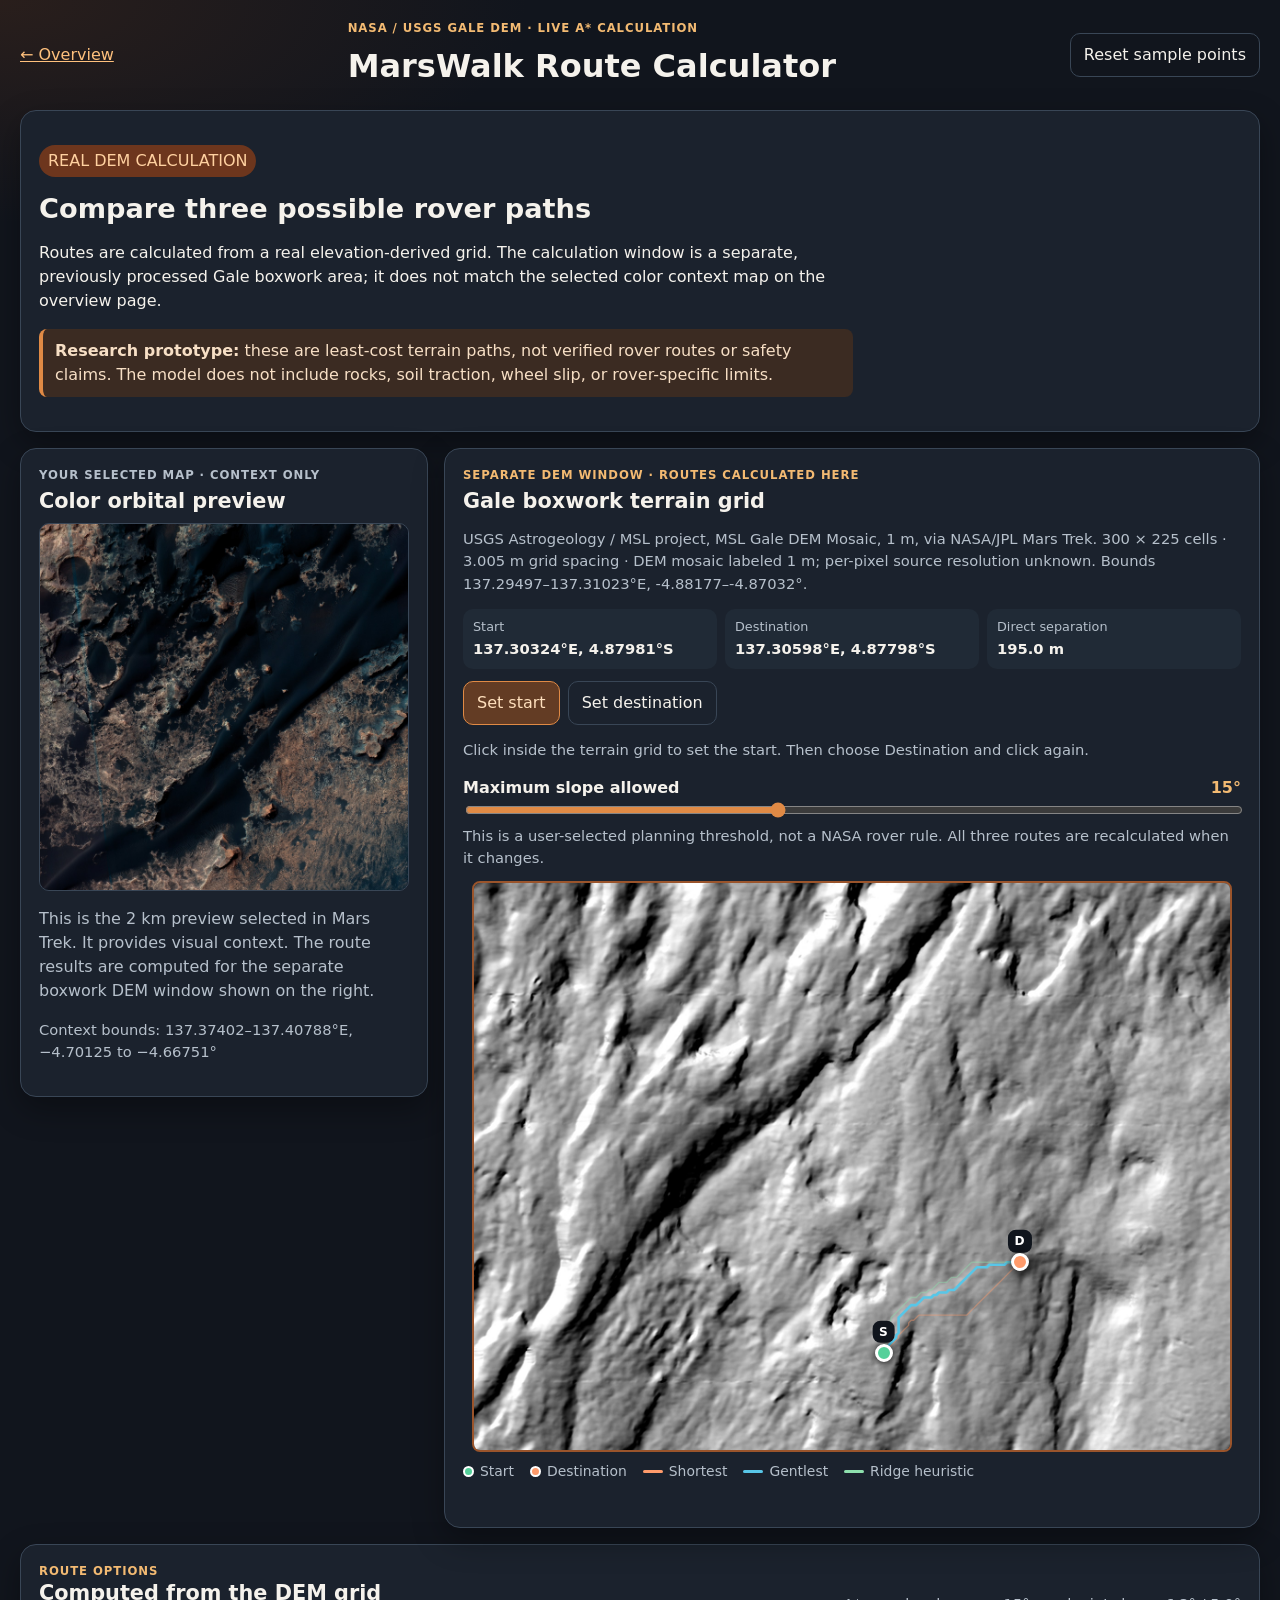
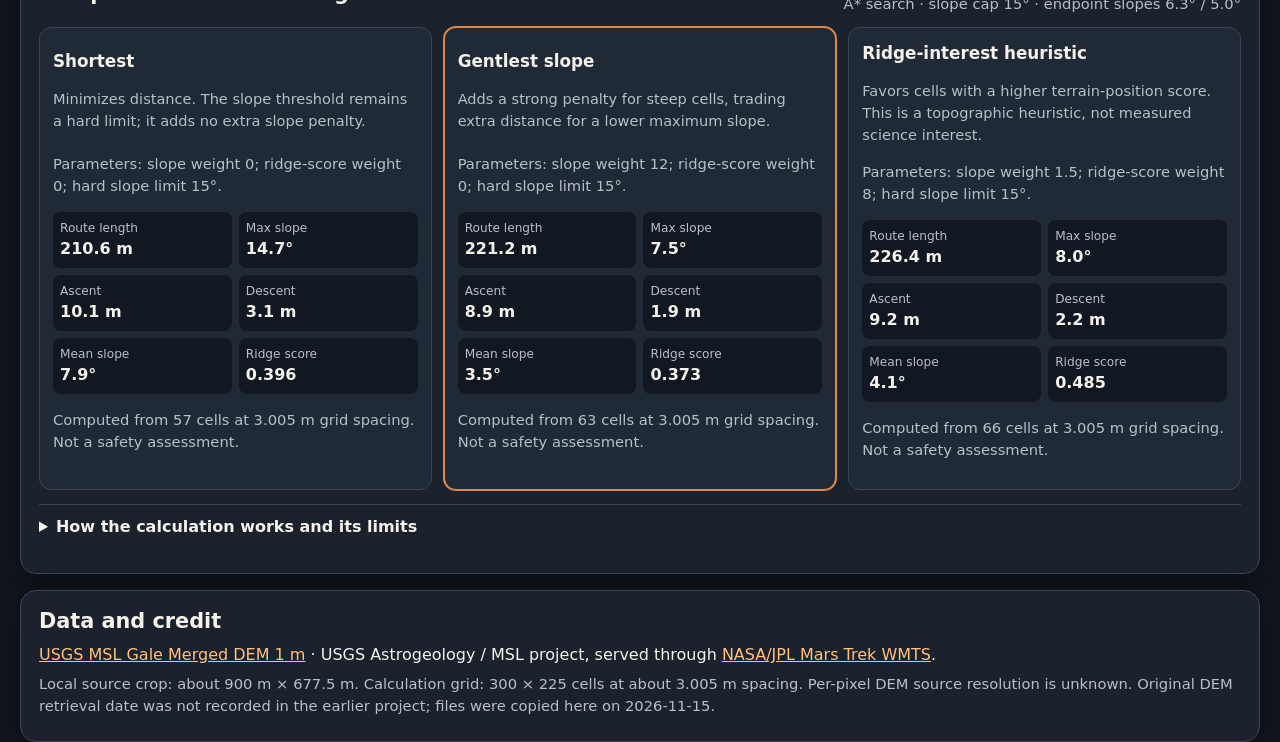
==== route-demo.html @ 1a9d21dd "Initial commit for nasa_space_2" ====
<!doctype html>
<html lang="en">
<head>
  <meta charset="utf-8">
  <meta name="viewport" content="width=device-width, initial-scale=1">
  <title>MarsWalk — NASA/USGS Route Calculation</title>
  <meta name="description" content="Compare actual least-cost routes computed from a USGS Gale DEM grid served through NASA/JPL Mars Trek.">
  <link rel="stylesheet" href="route-demo.css">
</head>
<body>
  <header class="topbar">
    <a class="back" href="index.html">← Overview</a>
    <div><p class="eyebrow">NASA / USGS Gale DEM · live A* calculation</p><h1>MarsWalk Route Calculator</h1></div>
    <button id="reset-points" class="button secondary" type="button">Reset sample points</button>
  </header>
  <main>
    <section class="intro panel">
      <p class="badge">REAL DEM CALCULATION</p>
      <h2>Compare three possible rover paths</h2>
      <p>Routes are calculated from a real elevation-derived grid. The calculation window is a separate, previously processed Gale boxwork area; it does not match the selected color context map on the overview page.</p>
      <p class="caution"><strong>Research prototype:</strong> these are least-cost terrain paths, not verified rover routes or safety claims. The model does not include rocks, soil traction, wheel slip, or rover-specific limits.</p>
    </section>

    <section class="two-column">
      <section class="panel context-panel" aria-labelledby="context-title">
        <p class="eyebrow">YOUR SELECTED MAP · CONTEXT ONLY</p>
        <h2 id="context-title">Color orbital preview</h2>
        <img class="context-image" src="assets/maps/orbital.jpg" alt="Color USGS Gale orbital mosaic preview for the user's selected context area">
        <p>This is the 2 km preview selected in Mars Trek. It provides visual context. The route results are computed for the separate boxwork DEM window shown on the right.</p>
        <p class="small">Context bounds: 137.37402–137.40788°E, −4.70125 to −4.66751°</p>
      </section>

      <section class="panel calculation-panel" aria-labelledby="calc-title">
        <p class="eyebrow">SEPARATE DEM WINDOW · ROUTES CALCULATED HERE</p>
        <h2 id="calc-title">Gale boxwork terrain grid</h2>
        <p id="grid-meta" class="small">Loading the DEM grid…</p>
        <div class="map-readout">
          <p><span>Start</span><strong id="start-readout">Loading…</strong></p>
          <p><span>Destination</span><strong id="dest-readout">Loading…</strong></p>
          <p><span>Direct separation</span><strong id="direct-readout">—</strong></p>
        </div>
        <div class="mode-controls" role="group" aria-label="Choose which point to set">
          <button type="button" class="button mode active" data-mode="start" aria-pressed="true">Set start</button>
          <button type="button" class="button mode" data-mode="dest" aria-pressed="false">Set destination</button>
        </div>
        <p id="click-help" class="small">Click the terrain grid to set the start. Then choose Destination and click again.</p>
        <div class="slope-control">
          <div><label for="slope-limit">Maximum slope allowed</label><output id="slope-output" for="slope-limit">15°</output></div>
          <input id="slope-limit" type="range" min="5" max="30" step="1" value="15">
          <p class="small">This is a user-selected planning threshold, not a NASA rover rule. All three routes are recalculated when it changes.</p>
        </div>
        <div class="route-map" id="route-map" aria-label="Interactive hillshade of the DEM calculation area. Click to set route endpoints.">
          <img id="route-image" src="assets/maps/route-terrain.jpg" alt="Hillshade derived from the USGS Gale DEM in the separate boxwork calculation window" draggable="false">
          <svg id="route-svg" viewBox="0 0 300 225" preserveAspectRatio="none" aria-hidden="true"><g id="route-lines"></g></svg>
          <div id="route-markers" aria-hidden="true"></div>
        </div>
        <div class="map-legend"><span><i class="dot start"></i> Start</span><span><i class="dot dest"></i> Destination</span><span><i class="line shortest"></i> Shortest</span><span><i class="line gentle"></i> Gentlest</span><span><i class="line science"></i> Ridge heuristic</span></div>
        <p id="map-status" class="map-status" aria-live="polite"></p>
      </section>
    </section>

    <section class="panel routes-panel" aria-labelledby="routes-title">
      <div class="section-head"><div><p class="eyebrow">ROUTE OPTIONS</p><h2 id="routes-title">Computed from the DEM grid</h2></div><p id="result-summary" class="small">Calculating…</p></div>
      <div id="route-cards" class="route-cards" aria-live="polite"></div>
      <details class="method">
        <summary>How the calculation works and its limits</summary>
        <p>The app runs 8-connected A* over a 300 × 225 grid derived from the local Gale DEM crop. Each grid cell is about 3.005 m. The DEM mosaic is labeled 1 m, but the per-pixel source resolution for this crop was not verified; some mosaic areas may use coarser inputs. Cells above the selected slope threshold and cells marked no-data are excluded.</p>
        <ul>
          <li><strong>Shortest:</strong> distance-only cost; the slope threshold is still a hard cutoff.</li>
          <li><strong>Gentlest:</strong> distance cost plus a strong penalty for steep cells.</li>
          <li><strong>Ridge heuristic:</strong> distance and slope cost plus a preference for a derived topographic-position score. It is a terrain heuristic, not measured scientific value.</li>
        </ul>
        <p>The DEM is a separate local boxwork window. Its original retrieval date was not recorded. Elevation uncertainty is not provided by this grid. These paths are research-planning examples, not operational rover commands.</p>
      </details>
    </section>

    <section class="sources panel">
      <h2>Data and credit</h2>
      <p><a href="https://astrogeology.usgs.gov/search/map/mars_msl_gale_merged_dem_1m" target="_blank" rel="noreferrer">USGS MSL Gale Merged DEM 1 m</a> · USGS Astrogeology / MSL project, served through <a href="https://trek.nasa.gov/tiles/Mars/EQ/Gale_DEM_SMG_1m/1.0.0/WMTSCapabilities.xml" target="_blank" rel="noreferrer">NASA/JPL Mars Trek WMTS</a>.</p>
      <p class="small">Local source crop: about 900 m × 677.5 m. Calculation grid: 300 × 225 cells at about 3.005 m spacing. Per-pixel DEM source resolution is unknown. Original DEM retrieval date was not recorded in the earlier project; files were copied here on 2026-11-15.</p>
    </section>
  </main>
  <script src="data/route-grid.js"></script>
  <script src="pathfinder.js"></script>
  <script src="route-demo.js"></script>
</body>
</html>
---- route-demo.css ----
:root{color-scheme:dark;--bg:#11151d;--panel:#1b222d;--panel2:#202a36;--line:#394656;--text:#f5f2ec;--muted:#b6c0cb;--accent:#e08a45;--accent2:#f3ba72;--blue:#55b4dc;--green:#71c59a;--red:#f38a66;--shadow:0 12px 32px #0005}
*{box-sizing:border-box}body{margin:0;background:radial-gradient(850px 360px at 0% 0%,#482a1a70,transparent 62%),var(--bg);color:var(--text);font:16px/1.5 system-ui,-apple-system,"Segoe UI",sans-serif}a{color:#ffc17d}button,input{font:inherit}.topbar,main{width:min(1240px,calc(100% - 28px));margin:auto}.topbar{display:flex;align-items:center;justify-content:space-between;gap:16px;padding:20px 0}.topbar h1{font-size:clamp(1.35rem,3vw,2rem);margin:0}.back{white-space:nowrap}.eyebrow{margin:0 0 4px;color:var(--accent2);font-size:.73rem;font-weight:800;letter-spacing:.08em;text-transform:uppercase}.panel{background:var(--panel);border:1px solid var(--line);border-radius:16px;padding:18px;box-shadow:var(--shadow)}h2{line-height:1.2;margin:0 0 9px;font-size:1.3rem}.intro{margin-bottom:16px}.intro h2{font-size:1.7rem}.intro p{max-width:80ch}.badge{display:inline-block;background:#6d361d;color:#ffd1a0;padding:4px 9px;border-radius:999px}.caution{padding:10px 12px;border-left:4px solid var(--accent);background:#3b2b22;border-radius:8px;color:#f7dfc5}.two-column{display:grid;grid-template-columns:minmax(260px,.75fr) minmax(0,1.5fr);gap:16px;align-items:start}.context-image{display:block;width:100%;border-radius:10px;border:1px solid var(--line)}.context-panel p{color:var(--muted)}.small{font-size:.92rem;color:var(--muted)}.map-readout{display:grid;grid-template-columns:repeat(3,minmax(0,1fr));gap:8px;margin:12px 0}.map-readout p{background:var(--panel2);padding:8px 10px;border-radius:10px;margin:0;min-width:0}.map-readout span{display:block;color:var(--muted);font-size:.8rem}.map-readout strong{font-size:.92rem;overflow-wrap:anywhere}.mode-controls{display:flex;gap:8px}.button{min-height:44px;border:1px solid var(--line);border-radius:10px;padding:8px 13px;background:transparent;color:var(--text);cursor:pointer}.button:hover,.button.active{border-color:var(--accent);background:#633c24;color:#ffe0bd}.button.secondary{white-space:nowrap}.slope-control{margin:12px 0}.slope-control>div{display:flex;align-items:center;justify-content:space-between;gap:8px}.slope-control label{font-weight:700}.slope-control output{color:var(--accent2);font-weight:800}.slope-control input{width:100%;accent-color:var(--accent)}.slope-control p{margin:0}.route-map{position:relative;width:min(100%,760px);margin:10px auto 0;overflow:hidden;border:2px solid #9a542b;border-radius:8px;background:#111;cursor:crosshair;touch-action:manipulation}.route-map img{display:block;width:100%;height:auto;user-select:none}.route-map svg,.route-markers{position:absolute;inset:0;width:100%;height:100%;pointer-events:none}.route-line{fill:none;stroke-width:1.35;stroke-linecap:round;stroke-linejoin:round;vector-effect:non-scaling-stroke;opacity:.4;transition:opacity .15s,stroke-width .15s}.route-line.selected{opacity:1;stroke-width:2.6}.route-line.short{stroke:#ff9b6b}.route-line.gentle{stroke:#58c6e7}.route-line.science{stroke:#8ee0ad}.marker{position:absolute;transform:translate(-50%,-50%);width:18px;height:18px;border:3px solid #fff;border-radius:50%;box-shadow:0 1px 8px #000;z-index:2}.marker.start{background:#54d09a}.marker.dest{background:#ff9b6b}.marker-label{position:absolute;transform:translate(-50%,calc(-100% - 10px));background:#10151d;color:white;padding:2px 7px;border-radius:8px;font-size:.76rem;font-weight:800;white-space:nowrap}.map-legend{display:flex;flex-wrap:wrap;gap:8px 16px;margin-top:9px;color:var(--muted);font-size:.87rem}.map-legend span{display:flex;align-items:center;gap:6px}.dot{width:11px;height:11px;border:2px solid #fff;border-radius:50%}.dot.start{background:#54d09a}.dot.dest{background:#ff9b6b}.line{width:20px;height:3px;border-radius:9px}.line.shortest{background:#ff9b6b}.line.gentle{background:#58c6e7}.line.science{background:#8ee0ad}.map-status{min-height:1.4em;margin:7px 0 0;color:var(--accent2);font-size:.9rem}.routes-panel,.sources{margin-top:16px}.section-head{display:flex;justify-content:space-between;align-items:end;gap:12px}.section-head p{margin:0}.route-cards{display:grid;grid-template-columns:repeat(3,minmax(0,1fr));gap:12px;margin-top:12px}.route-card{background:var(--panel2);border:1px solid var(--line);border-radius:12px;padding:13px;cursor:pointer;text-align:left;color:var(--text);width:100%}.route-card:hover,.route-card.selected{border-color:var(--accent);box-shadow:0 0 0 1px var(--accent)}.route-card h3{margin:0 0 6px;font-size:1.05rem}.route-reason{min-height:3.4em;color:var(--muted);font-size:.91rem}.route-metrics{display:grid;grid-template-columns:1fr 1fr;gap:7px;margin-top:9px}.route-metrics div{padding:7px;background:#111821;border-radius:8px}.route-metrics span{display:block;color:var(--muted);font-size:.76rem}.route-metrics strong{font-variant-numeric:tabular-nums}.method{margin-top:14px;border-top:1px solid var(--line);padding-top:10px}.method summary{cursor:pointer;font-weight:700;min-height:40px}.method p,.method li{color:var(--muted)}.sources p{margin:.4em 0}.small a{color:var(--accent2)}
@media(max-width:900px){.two-column{grid-template-columns:1fr}.context-panel{order:2}.calculation-panel{order:1}.context-image{max-height:280px;object-fit:cover}.route-cards{grid-template-columns:1fr}.route-reason{min-height:0}}
@media(max-width:560px){.topbar{align-items:flex-start;flex-wrap:wrap}.topbar .button{width:100%}.map-readout{grid-template-columns:1fr}.mode-controls .button{flex:1}.panel{padding:14px}.route-metrics{grid-template-columns:1fr 1fr}}
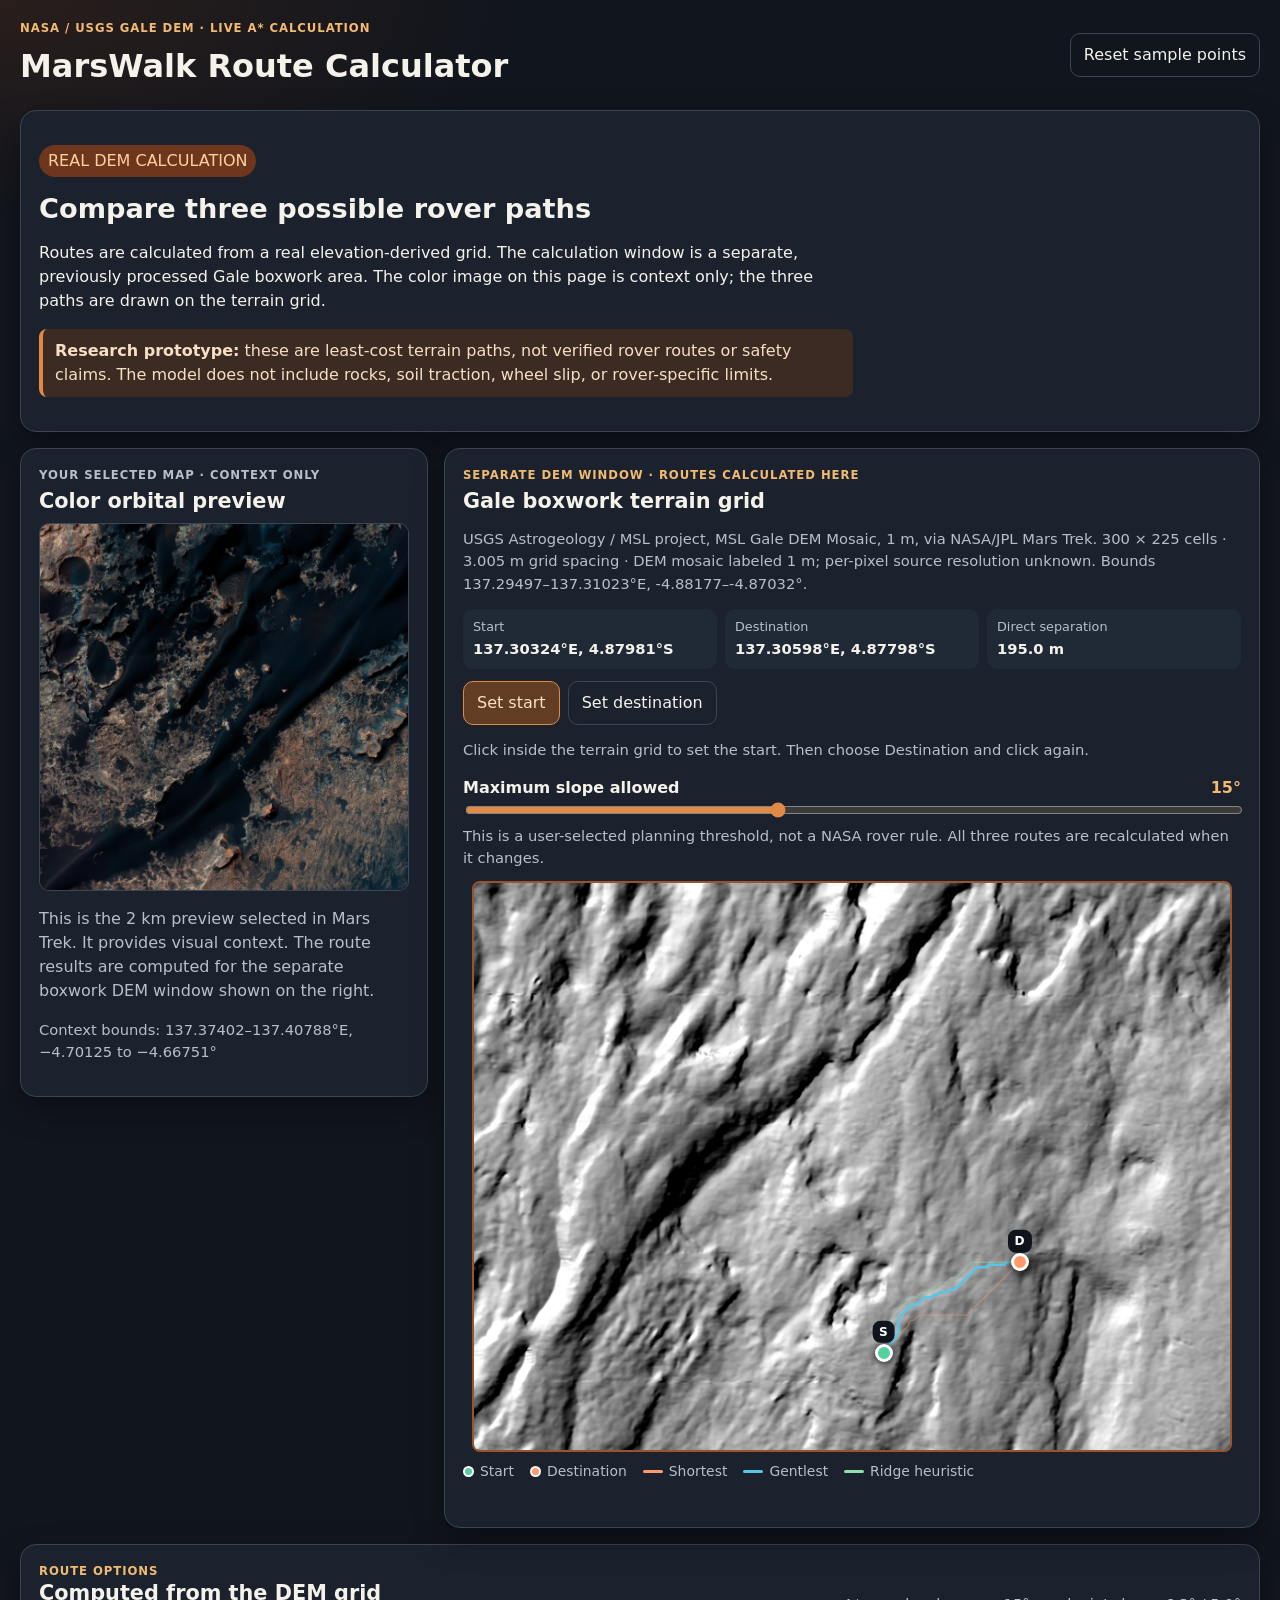
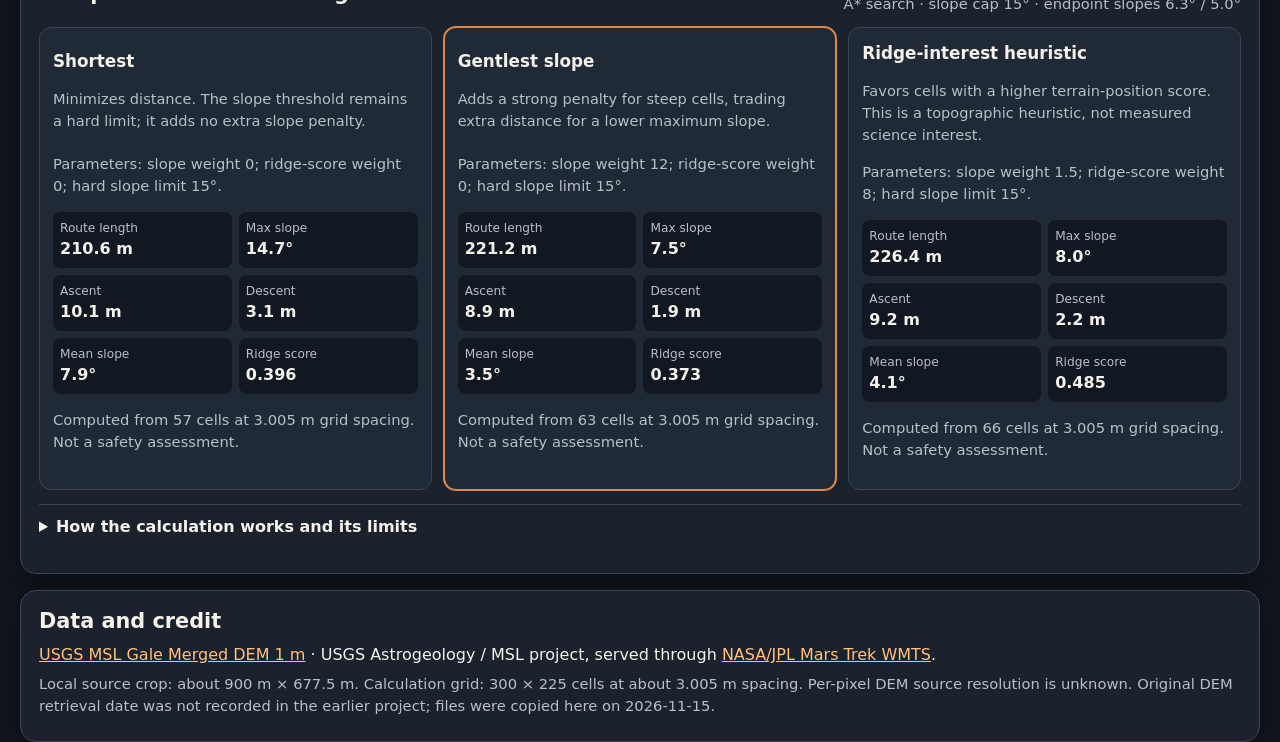
==== commit 09abaeaa: "Open the public site on the route calculator only. Co-authored-by: Cursor <cursoragent@cursor.com>" ====
--- a/route-demo.html
+++ b/route-demo.html
@@ -9,7 +9,6 @@
 </head>
 <body>
   <header class="topbar">
-    <a class="back" href="index.html">← Overview</a>
     <div><p class="eyebrow">NASA / USGS Gale DEM · live A* calculation</p><h1>MarsWalk Route Calculator</h1></div>
     <button id="reset-points" class="button secondary" type="button">Reset sample points</button>
   </header>
@@ -17,7 +16,7 @@
     <section class="intro panel">
       <p class="badge">REAL DEM CALCULATION</p>
       <h2>Compare three possible rover paths</h2>
-      <p>Routes are calculated from a real elevation-derived grid. The calculation window is a separate, previously processed Gale boxwork area; it does not match the selected color context map on the overview page.</p>
+      <p>Routes are calculated from a real elevation-derived grid. The calculation window is a separate, previously processed Gale boxwork area. The color image on this page is context only; the three paths are drawn on the terrain grid.</p>
       <p class="caution"><strong>Research prototype:</strong> these are least-cost terrain paths, not verified rover routes or safety claims. The model does not include rocks, soil traction, wheel slip, or rover-specific limits.</p>
     </section>
 
